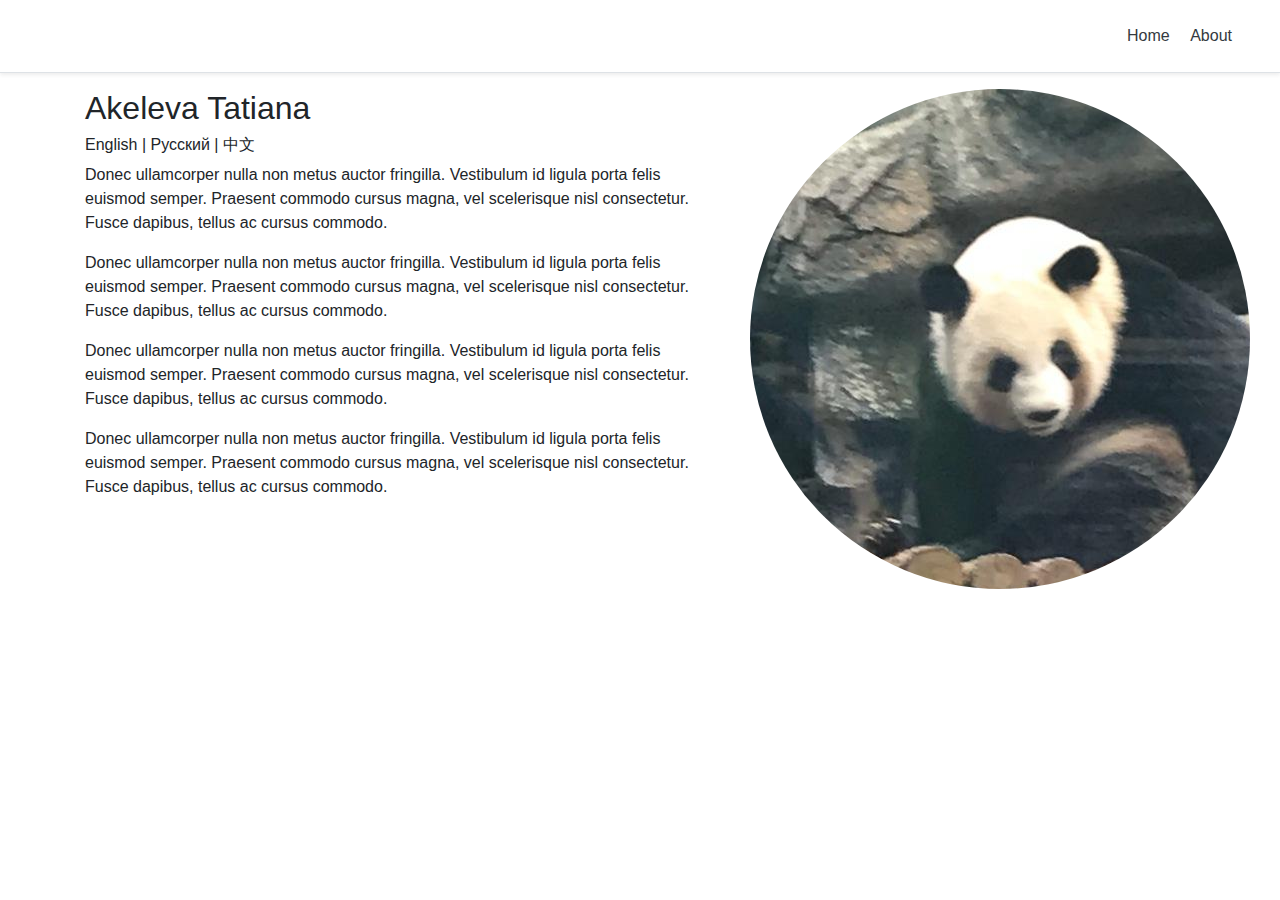
==== index.html @ b4d30d2c "Merge pull request #1 from IronBlood/master" ====
<!doctype html>
<html>
	<head>
		<meta charset="utf-8">
		<meta http-equiv="X-UA-Compatible" content="IE=edge">
		<title>Tanya's Website</title>
		<meta name="description" content="">
		<meta name="viewport" content="width=device-width, initial-scale=1, shrink-to-fit=no">
		<link rel="stylesheet" href="https://stackpath.bootstrapcdn.com/bootstrap/4.3.1/css/bootstrap.min.css" integrity="sha384-ggOyR0iXCbMQv3Xipma34MD+dH/1fQ784/j6cY/iJTQUOhcWr7x9JvoRxT2MZw1T" crossorigin="anonymous">
		<link rel="stylesheet" href="style.css">
	</head>
	<body>
		<div class="d-flex flex-column flex-md-row align-items-center p-3 px-md-4 mb-3 bg-white border-bottom shadow-sm">
			<h5 class="my-0 mr-md-auto font-weight-normal">&nbsp;</h5>
			<nav class="my-2 mr-md-0 mr-md-3">
				<a class="p-2 text-dark" href="#">Home</a>
				<a class="p-2 text-dark" href="#">About</a>
			</nav>
		</div>

		<div class="container">
			<section id="intro" class="row">
				<div class="col-md-7">
					<h2 class="featurette-heading">Akeleva Tatiana</h2>
					<h6>English | Русский | 中文</h6>
					<p>Donec ullamcorper nulla non metus auctor fringilla. Vestibulum id ligula porta felis euismod semper. Praesent commodo cursus magna, vel scelerisque nisl consectetur. Fusce dapibus, tellus ac cursus commodo.</p>
					<p>Donec ullamcorper nulla non metus auctor fringilla. Vestibulum id ligula porta felis euismod semper. Praesent commodo cursus magna, vel scelerisque nisl consectetur. Fusce dapibus, tellus ac cursus commodo.</p>
					<p>Donec ullamcorper nulla non metus auctor fringilla. Vestibulum id ligula porta felis euismod semper. Praesent commodo cursus magna, vel scelerisque nisl consectetur. Fusce dapibus, tellus ac cursus commodo.</p>
					<p>Donec ullamcorper nulla non metus auctor fringilla. Vestibulum id ligula porta felis euismod semper. Praesent commodo cursus magna, vel scelerisque nisl consectetur. Fusce dapibus, tellus ac cursus commodo.</p>
				</div>
				<div class="col-md-5">
					<div id="img"></div>
				</div>
			</section>
		</div>

<!--
		<script src="https://code.jquery.com/jquery-3.3.1.slim.min.js" integrity="sha384-q8i/X+965DzO0rT7abK41JStQIAqVgRVzpbzo5smXKp4YfRvH+8abtTE1Pi6jizo" crossorigin="anonymous"></script>
		<script src="https://cdnjs.cloudflare.com/ajax/libs/popper.js/1.14.7/umd/popper.min.js" integrity="sha384-UO2eT0CpHqdSJQ6hJty5KVphtPhzWj9WO1clHTMGa3JDZwrnQq4sF86dIHNDz0W1" crossorigin="anonymous"></script>
		<script src="https://stackpath.bootstrapcdn.com/bootstrap/4.3.1/js/bootstrap.min.js" integrity="sha384-JjSmVgyd0p3pXB1rRibZUAYoIIy6OrQ6VrjIEaFf/nJGzIxFDsf4x0xIM+B07jRM" crossorigin="anonymous"></script>
-->
	</body>
</html>
---- style.css ----
#img {
	background: url("tanya-panda.jpg") no-repeat;
	width: 500px;
	height: 500px;
	border-radius: 50%;
}
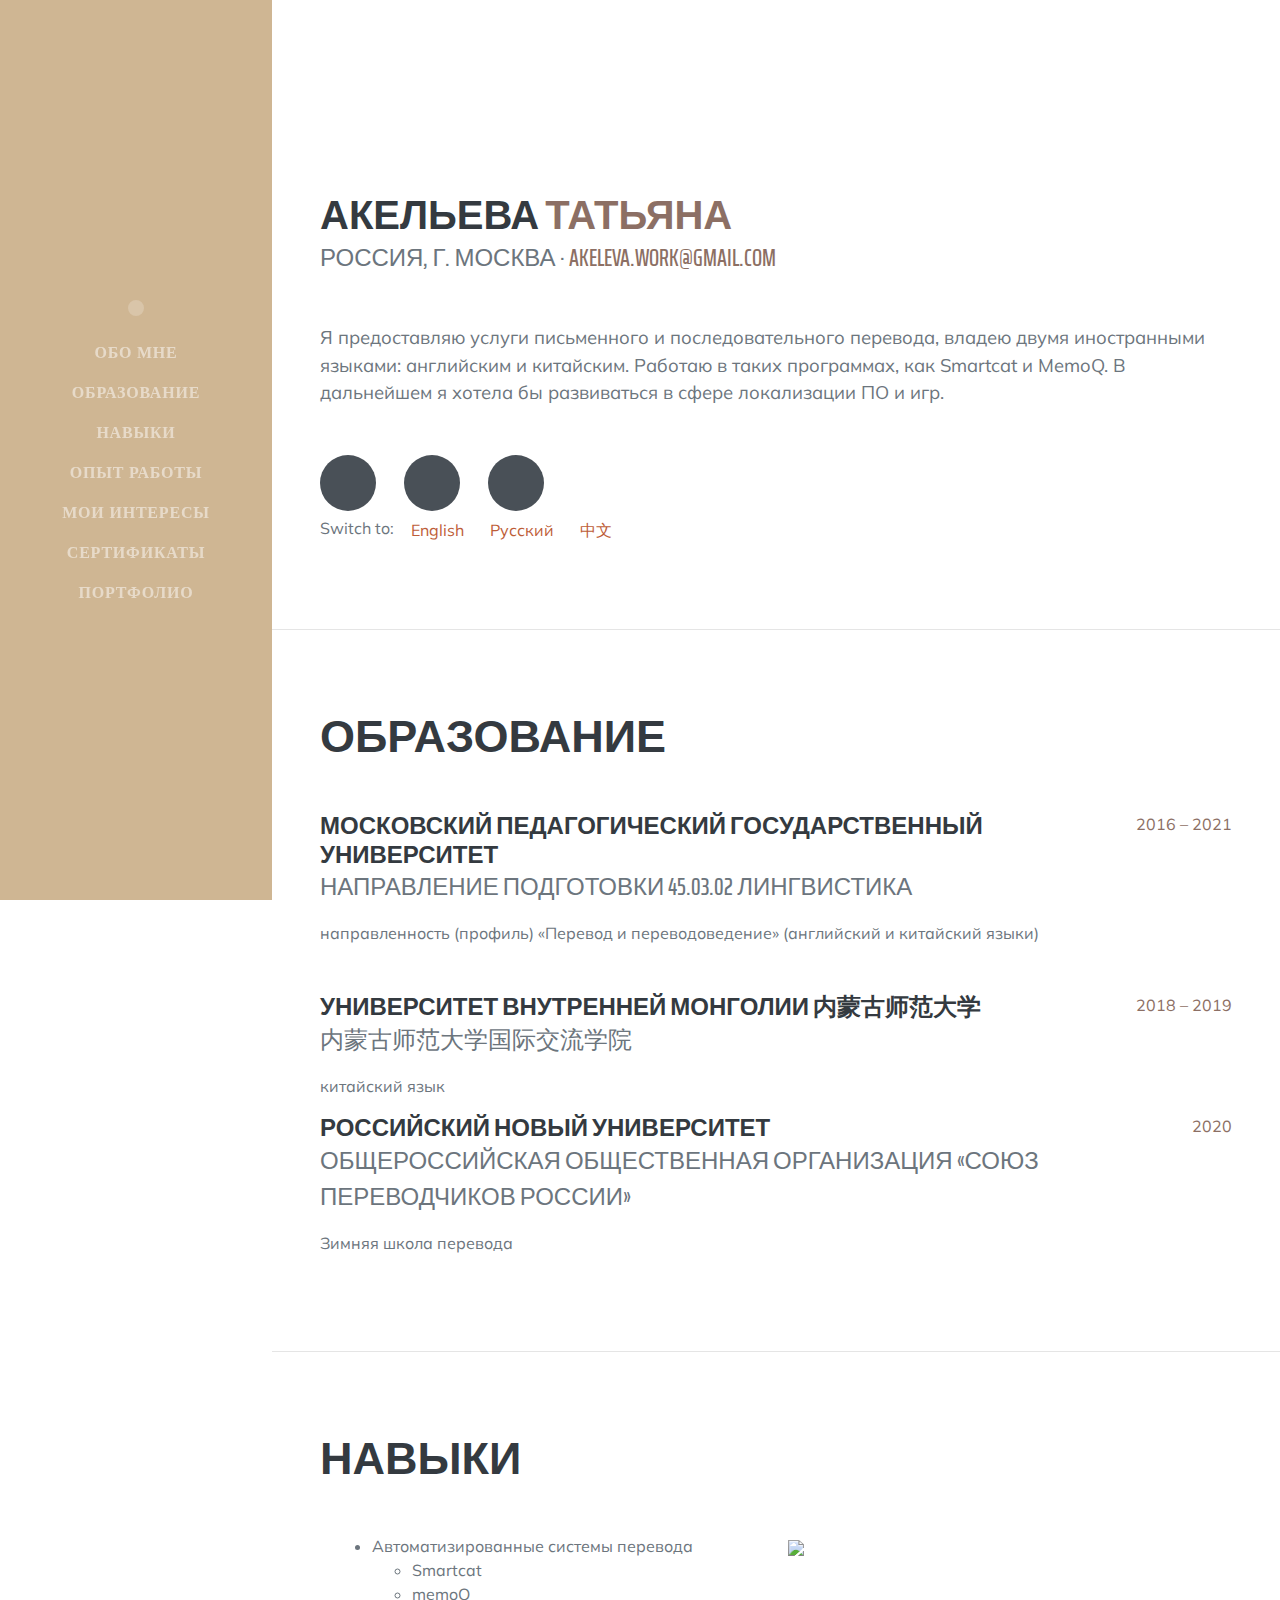
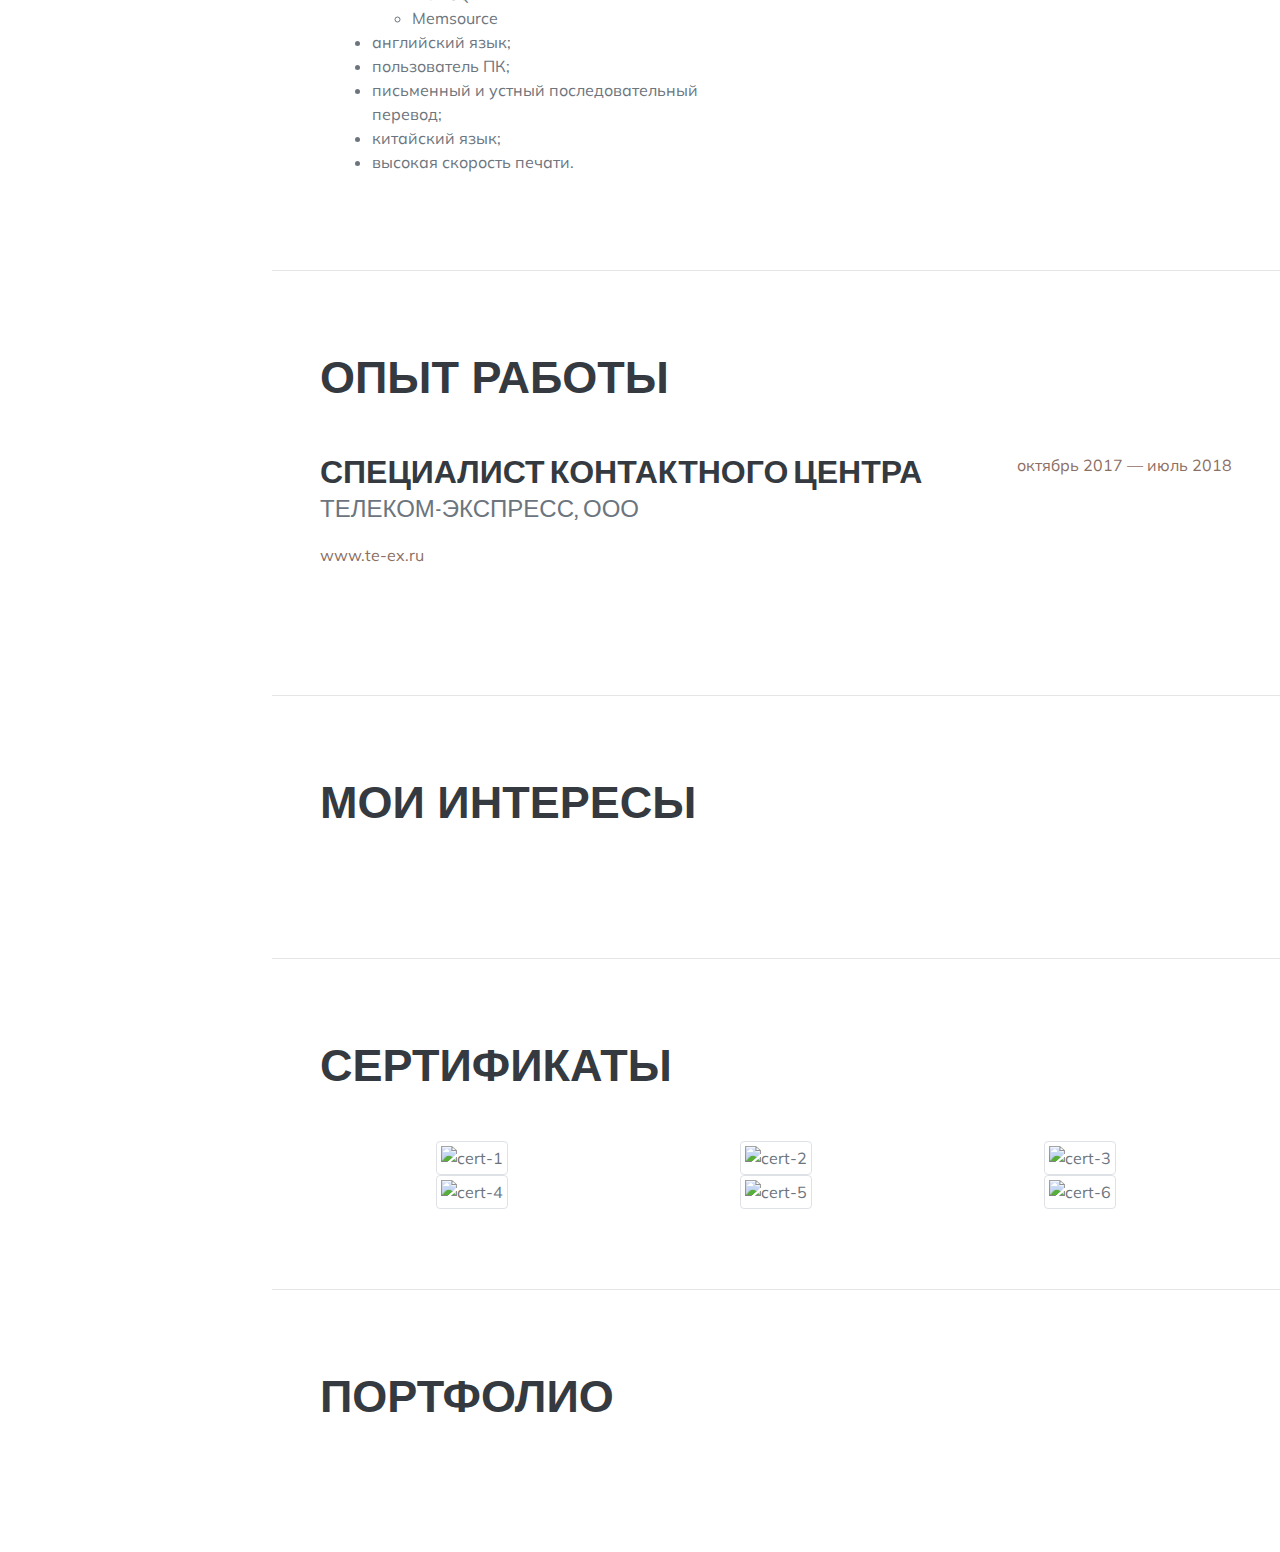
==== commit 3f605cfd: "Update index.html" ====
--- a/index.html
+++ b/index.html
@@ -1,44 +1,261 @@
-<!doctype html>
-<html>
+<!DOCTYPE html>
+<html lang="ru">
 	<head>
-		<meta charset="utf-8">
-		<meta http-equiv="X-UA-Compatible" content="IE=edge">
-		<title>Tanya's Website</title>
-		<meta name="description" content="">
-		<meta name="viewport" content="width=device-width, initial-scale=1, shrink-to-fit=no">
-		<link rel="stylesheet" href="https://stackpath.bootstrapcdn.com/bootstrap/4.3.1/css/bootstrap.min.css" integrity="sha384-ggOyR0iXCbMQv3Xipma34MD+dH/1fQ784/j6cY/iJTQUOhcWr7x9JvoRxT2MZw1T" crossorigin="anonymous">
-		<link rel="stylesheet" href="style.css">
+		<!-- Global site tag (gtag.js) - Google Analytics -->
+<script async src="https://www.googletagmanager.com/gtag/js?id=G-90QNHCXKL7"></script>
+<script>
+  window.dataLayer = window.dataLayer || [];
+  function gtag(){dataLayer.push(arguments);}
+  gtag('js', new Date());
+
+  gtag('config', 'G-90QNHCXKL7');
+</script>
+		<meta charset="utf-8" />
+		<meta name="viewport" content="width=device-width, initial-scale=1, shrink-to-fit=no" />
+		<meta name="description" content="" />
+		<meta name="author" content="" />
+		<title>CV - Akeleva Tatiana</title>
+		<link rel="icon" type="image/x-icon" href="assets/img/russia_flags_flag_17058.ico" />
+		<!-- Font Awesome icons (free version)-->
+		<script src="https://use.fontawesome.com/releases/v5.13.0/js/all.js" crossorigin="anonymous"></script>
+		<!-- Google fonts-->
+		<link href="https://fonts.googleapis.com/css?family=Saira+Extra+Condensed:500,700" rel="stylesheet" type="text/css" />
+		<link href="https://fonts.googleapis.com/css?family=Muli:400,400i,800,800i" rel="stylesheet" type="text/css" />
+		<!-- Core theme CSS (includes Bootstrap)-->
+		<link href="css/styles.css" rel="stylesheet" />
+		<link href="css/styles2.css" rel="stylesheet" />
 	</head>
-	<body>
-		<div class="d-flex flex-column flex-md-row align-items-center p-3 px-md-4 mb-3 bg-white border-bottom shadow-sm">
-			<h5 class="my-0 mr-md-auto font-weight-normal">&nbsp;</h5>
-			<nav class="my-2 mr-md-0 mr-md-3">
-				<a class="p-2 text-dark" href="#">Home</a>
-				<a class="p-2 text-dark" href="#">About</a>
-			</nav>
+
+	<body id="page-top">
+		<!-- Navigation-->
+		<nav class="navbar navbar-expand-lg navbar-dark bg-primary fixed-top" id="sideNav">
+			<a class="navbar-brand js-scroll-trigger" href="#page-top">
+				<span class="d-block d-lg-none" data-i18n="full-name">Акельева Татьяна</span>
+				<span class="d-none d-lg-block"><img class="img-fluid img-profile rounded-circle mx-auto mb-2" src="assets/img/profile.jpg" alt="" /></span>
+			</a>
+			<button class="navbar-toggler" type="button" data-toggle="collapse" data-target="#navbarSupportedContent" aria-controls="navbarSupportedContent" aria-expanded="false" aria-label="Toggle navigation"><span class="navbar-toggler-icon"></span></button>
+			<div class="collapse navbar-collapse" id="navbarSupportedContent">
+				<ul class="navbar-nav" style="font-family: Corbel; font-weight: bold;">
+					<li class="nav-item"><a class="nav-link js-scroll-trigger" href="#about" data-i18n="about">Обо мне</a></li>
+					<li class="nav-item"><a class="nav-link js-scroll-trigger" href="#education" data-i18n="education">Образование</a></li>
+					<li class="nav-item"><a class="nav-link js-scroll-trigger" href="#skills" data-i18n="skills">Навыки</a></li>
+					<li class="nav-item"><a class="nav-link js-scroll-trigger" href="#experience" data-i18n="experience">Опыт работы</a></li>
+					<li class="nav-item"><a class="nav-link js-scroll-trigger" href="#interests" data-i18n="interests">Мои интересы</a></li>
+					<li class="nav-item"><a class="nav-link js-scroll-trigger" href="#awards" data-i18n="awards">Сертификаты</a></li>
+					<li class="nav-item"><a class="nav-link js-scroll-trigger" href="#portfolio" data-i18n="portfolio">Портфолио</a></li>
+				</ul>
+			</div>
+		</nav>
+		<!-- Page Content-->
+		<div class="container-fluid p-0">
+			<!-- background -->
+			<div id="background">
+				<div id="background-img"></div>
+				<div id="background-mask"></div>
+			</div>
+
+			<!-- About-->
+			<section class="resume-section" id="about">
+				<div class="resume-section-content">
+					<h2 id="tn-name" class="mb-0">
+						<span data-i18n="sname">Акельева</span>
+						<span class="text-primary" data-i18n="gname">Татьяна</span>
+					</h2>
+
+					<div id="tn-addr" class="subheading mb-5">
+						<span data-i18n="city">Россия, г. Москва</span> ·
+						<a href="mailto:name@email.com">akeleva.work@gmail.com</a>
+					</div>
+					<p class="lead mb-5" data-i18n="intro">
+					Я предоставляю услуги письменного и последовательного перевода, владею двумя иностранными языками: английским и китайским. Работаю в таких программах, как Smartcat и MemoQ. В дальнейшем я хотела бы развиваться в сфере локализации ПО и игр.
+					</p>
+
+					<div class="social-icons">
+						<a class="social-icon" href="https://www.linkedin.com/in/tatiana-akeleva-1b41561a3" target="_blank"><i class="fab fa-linkedin-in"></i></a>
+						<a class="social-icon" href="https://github.com/tanyatanya29" target="_blank"><i class="fab fa-github"></i></a>
+						<a class="social-icon" href="https://www.instagram.com/soul_happy_go_go/" target="_blank"><i class="fab fa-instagram"></i></a>
+					</div>
+					<div id="change-languages">
+						Switch to:
+						<button id="btn-e" class="btn btn-link">English</a>
+						<button id="btn-r" class="btn btn-link">Русский</a>
+						<button id="btn-c" class="btn btn-link">中文</a>
+					</div>
+				</div>
+			</section>
+			<hr class="m-0" />
+
+			<!-- Education-->
+			<section class="resume-section" id="education">
+				<div class="resume-section-content">
+					<h2 class="mb-5" style="font-size: 45px; font-family: Arial;" data-i18n="education">Образование</h2>
+
+					<div class="d-flex flex-column flex-md-row justify-content-between mb-5">
+						<div class="flex-grow-1">
+							<h4 class="mb-0" data-i18n="MSPU">Московский педагогический государственный университет</h4>
+							<div class="subheading mb-3" data-i18n="MSPU-i">Направление подготовки 45.03.02 Лингвистика</div>
+							<div data-i18n="MSPU-d">направленность (профиль) «Перевод и переводоведение» (английский и китайский языки)</div>
+
+						</div>
+						<div class="flex-shrink-0"><span class="text-primary">2016 – 2021</span></div>
+					</div>
+
+					<div class="d-flex flex-column flex-md-row justify-content-between">
+						<div class="flex-grow-1">
+							<h4 class="mb-0" data-i18n="NNU">Университет Внутренней Монголии 内蒙古师范大学</h4>
+							<div class="subheading mb-3" data-i18n="NNU-i">内蒙古师范大学国际交流学院</div>
+							<p data-i18n="NNU-d">китайский язык</p>
+						</div>
+						<div class="flex-shrink-0"><span class="text-primary">2018 – 2019</span></div>
+					</div>
+
+					<div class="d-flex flex-column flex-md-row justify-content-between">
+						<div class="flex-grow-1">
+							<h4 class="mb-0" data-i18n="RNU">Российский Новый Университет</h4>
+							<div class="subheading mb-3" data-i18n="RNU-i">Общероссийская общественная организация «Союз переводчиков России»</div>
+							<p data-i18n="RNU-d">Зимняя школа перевода</p>
+						</div>
+						<div class="flex-shrink-0"><span class="text-primary">2020</span></div>
+					</div>
+				</div>
+			</section>
+			<hr class="m-0" />
+
+			<!-- Skills-->
+			<section class="resume-section" id="skills">
+				<div class="resume-section-content">
+					<h2 class="mb-5" style="font-size: 45px; font-family: Arial;" data-i18n="skills">Навыки</h2>
+
+					<div class="container">
+						<div class="row">
+							<div class="col-12 col-md-6">
+								<ul>
+									<li data-i18n="cat">Автоматизированные системы перевода<ul>
+											<li>Smartcat</li>
+											<li>memoQ</li>
+											<li>Memsource</li>
+										</ul>
+									</li>
+									<li data-i18n="eng">английский язык;</li>
+									<li data-i18n="pc">пользователь ПК;</li>
+									<li data-i18n="tni">письменный и устный последовательный перевод;</li>
+									<li data-i18n="man">китайский язык;</li>
+									<li data-i18n="tty">высокая скорость печати.</li>
+								</ul>
+							</div>
+
+							<div class="col-12 col-md-6">
+								<img class="img-fluid" src="assets/skills/mm.jpg">
+							</div>
+						</div>
+					</div>
+				</div>
+			</section>
+			<hr class="m-0" />
+
+			<!-- Experience-->
+			<section class="resume-section" id="experience">
+				<div class="resume-section-content">
+					<h2 class="mb-5" style="font-size: 45px; font-family: Arial;" data-i18n="experience">Опыт работы</h2>
+					<div class="d-flex flex-column flex-md-row justify-content-between mb-5">
+						<div class="flex-grow-1">
+							<h3 class="mb-0" data-i18n="ccs">Специалист контактного центра</h3>
+							<div class="subheading mb-3" data-i18n="ccs-c">Телеком-Экспресс, ООО</div>
+							<a href="http://te-ex.ru/" target="_blank">www.te-ex.ru</a>
+							<div data-i18n="[html]ccs-i"></div>
+						</div>
+						<div class="flex-shrink-0"><span class="text-primary" data-i18n="ccs-t">октябрь 2017 — июль 2018</span></div>
+					</div>
+				</div>
+			</section>
+			<hr class="m-0" />
+
+			<!-- Interests-->
+			<section class="resume-section" id="interests">
+				<div class="resume-section-content">
+					<h2 class="mb-5" style="font-size: 45px; font-family: Arial;" data-i18n="interests">Мои интересы</h2>
+					<div data-i18n="[html]interests-d"></div>
+				</div>
+			</section>
+			<hr class="m-0" />
+
+			<!-- Awards-->
+			<section class="resume-section" id="awards">
+				<div class="resume-section-content">
+					<h2 class="mb-5" style="font-size: 45px; font-family: Arial;" data-i18n="awards">Сертификаты</h2>
+
+					<div class="container">
+						<div class="row text-center">
+							<div class="col-12 col-sm-6 col-md-4">
+								<img class="tn-thumbnail img-thumbnail" src="assets/certificates/1.jpg" alt="cert-1">
+							</div>
+
+							<div class="col-12 col-sm-6 col-md-4">
+								<img class="tn-thumbnail img-thumbnail" src="assets/certificates/3.jpg" alt="cert-2">
+							</div>
+
+							<div class="col-12 col-sm-6 col-md-4">
+								<img class="tn-thumbnail img-thumbnail" src="assets/certificates/4.jpg" alt="cert-3">
+							</div>
+
+							<div class="col-12 col-sm-6 col-md-4">
+								<img class="tn-thumbnail img-thumbnail" src="assets/certificates/5.jpg" alt="cert-4">
+							</div>
+
+							<div class="col-12 col-sm-6 col-md-4">
+								<img class="tn-thumbnail img-thumbnail" src="assets/certificates/6.jpg" alt="cert-5">
+							</div>
+
+							<div class="col-12 col-sm-6 col-md-4">
+								<img class="tn-thumbnail img-thumbnail" src="assets/certificates/7.jpg" alt="cert-6">
+							</div>
+						</div>
+					</div>
+				</div>
+			</section>
+			<hr class="m-0" />
+
+			<!-- Awards-->
+			<section class="resume-section" id="portfolio">
+				<div class="resume-section-content">
+					<h2 class="mb-5" style="font-size: 45px; font-family: Arial;" data-i18n="portfolio">Портфолио</h2>
+				</div>
+			</section>
 		</div>
 
-		<div class="container">
-			<section id="intro" class="row">
-				<div class="col-md-7">
-					<h2 class="featurette-heading">Akeleva Tatiana</h2>
-					<h6>English | Русский | 中文</h6>
-					<p>Donec ullamcorper nulla non metus auctor fringilla. Vestibulum id ligula porta felis euismod semper. Praesent commodo cursus magna, vel scelerisque nisl consectetur. Fusce dapibus, tellus ac cursus commodo.</p>
-					<p>Donec ullamcorper nulla non metus auctor fringilla. Vestibulum id ligula porta felis euismod semper. Praesent commodo cursus magna, vel scelerisque nisl consectetur. Fusce dapibus, tellus ac cursus commodo.</p>
-					<p>Donec ullamcorper nulla non metus auctor fringilla. Vestibulum id ligula porta felis euismod semper. Praesent commodo cursus magna, vel scelerisque nisl consectetur. Fusce dapibus, tellus ac cursus commodo.</p>
-					<p>Donec ullamcorper nulla non metus auctor fringilla. Vestibulum id ligula porta felis euismod semper. Praesent commodo cursus magna, vel scelerisque nisl consectetur. Fusce dapibus, tellus ac cursus commodo.</p>
-				</div>
-				<div class="col-md-5">
-					<div id="img"></div>
-				</div>
-			</section>
+		<!-- modal -->
+		<div class="modal fade" id="cert-modal" tabindex="-1" aria-hidden="true">
+			<div class="modal-dialog modal-dialog-centered">
+				<div class="modal-content">
+					<div class="modal-header">
+						<h5 class="modal-title" id="cert-name">foo</h5>
+
+						<button type="button" class="close" data-dismiss="modal" aria-label="Close">
+							<span aria-hidden="true">&times;</span>
+						</button>
+					</div>
+
+					<div class="modal-body">
+						<img id="cert-detail" class="img-fluid">
+					</div>
+				</div>
+			</div>
 		</div>
-
-<!--
-		<script src="https://code.jquery.com/jquery-3.3.1.slim.min.js" integrity="sha384-q8i/X+965DzO0rT7abK41JStQIAqVgRVzpbzo5smXKp4YfRvH+8abtTE1Pi6jizo" crossorigin="anonymous"></script>
-		<script src="https://cdnjs.cloudflare.com/ajax/libs/popper.js/1.14.7/umd/popper.min.js" integrity="sha384-UO2eT0CpHqdSJQ6hJty5KVphtPhzWj9WO1clHTMGa3JDZwrnQq4sF86dIHNDz0W1" crossorigin="anonymous"></script>
-		<script src="https://stackpath.bootstrapcdn.com/bootstrap/4.3.1/js/bootstrap.min.js" integrity="sha384-JjSmVgyd0p3pXB1rRibZUAYoIIy6OrQ6VrjIEaFf/nJGzIxFDsf4x0xIM+B07jRM" crossorigin="anonymous"></script>
--->
+		<!-- Bootstrap core JS-->
+		<script src="https://cdnjs.cloudflare.com/ajax/libs/jquery/3.5.1/jquery.min.js"></script>
+		<script src="https://stackpath.bootstrapcdn.com/bootstrap/4.5.0/js/bootstrap.bundle.min.js"></script>
+		<!-- Third party plugin JS-->
+		<script src="https://cdnjs.cloudflare.com/ajax/libs/jquery-easing/1.4.1/jquery.easing.min.js"></script>
+		<!-- jquery i18n -->
+		<script src="https://cdn.jsdelivr.net/npm/@wikimedia/jquery.i18n@1.0.7/libs/CLDRPluralRuleParser/src/CLDRPluralRuleParser.js" integrity="sha256-hCExpDRz1X2a/OKIzIWqHo7z5A162n7oMA1Sca6EjXw=" crossorigin="anonymous"></script>
+		<script src="https://cdn.jsdelivr.net/npm/@wikimedia/jquery.i18n@1.0.7/src/jquery.i18n.js" integrity="sha256-HS4Vr2cwLTnr3mx7CXXGroUdpnLFQEOJFGO8mRtivIQ=" crossorigin="anonymous"></script>
+		<script src="https://cdn.jsdelivr.net/npm/@wikimedia/jquery.i18n@1.0.7/src/jquery.i18n.messagestore.js" integrity="sha256-nSrCbN/xvYu7RUekMoyinhTepWY4PYcURVV03klB0RI=" crossorigin="anonymous"></script>
+		<script src="https://cdn.jsdelivr.net/npm/@wikimedia/jquery.i18n@1.0.7/src/jquery.i18n.fallbacks.js" integrity="sha256-cmL5JZyTXPbSGYkM6xCFRPbOVtxPvSNqC6wx+JUVbNg=" crossorigin="anonymous"></script>
+		<script src="https://cdn.jsdelivr.net/npm/@wikimedia/jquery.i18n@1.0.7/src/jquery.i18n.parser.js" integrity="sha256-W97ouqzCzTffrqDPhRHfUlCvFLuTeVCnPQLdeR1j3VM=" crossorigin="anonymous"></script>
+		<script src="https://cdn.jsdelivr.net/npm/@wikimedia/jquery.i18n@1.0.7/src/jquery.i18n.emitter.js" integrity="sha256-EcbmpPmVwdU0U8cLnHYJeK0RFEoZNIy0CAmHMSRh2dI=" crossorigin="anonymous"></script>
+		<script src="https://cdn.jsdelivr.net/npm/@wikimedia/jquery.i18n@1.0.7/src/jquery.i18n.language.js" integrity="sha256-+pdu2Ovunt2MgcdQw0OEKR/DUkTSwYUmZXycDYBORBU=" crossorigin="anonymous"></script>
+		<!-- Core theme JS-->
+		<script src="js/scripts.js"></script>
 	</body>
 </html>
 
--- a/css/styles2.css
+++ b/css/styles2.css
@@ -0,0 +1,60 @@
+#background { margin-bottom: -14rem; }
+
+#background-img {
+	height: 16rem;
+	width: 100%;
+	background-image: url('../assets/img/pexels-picjumbocom-461077.jpg');
+	background-size: 100%;
+	background-repeat: no-repeat;
+	background-position: 0rem -9rem;
+}
+
+#background-mask {
+	height: 16rem;
+	margin-top: -16rem;
+	background: rgba(255, 255, 255, 0.5);
+}
+
+.tn-thumbnail {
+	display: inline-block;
+	max-width: 200px;
+	max-height: 200px;
+	width: auto;
+	height: auto;
+	cursor: pointer;
+}
+
+/**************************  different devices **************************/
+@media (min-width: 360px) { #background { margin-bottom: -15rem; } #background-img { background-position: 0rem -4rem; width: 102%} #background-mask { width: 102% }
+	#tn-name { font-size: 2rem; }
+	#tn-addr { font-size: 1rem; }
+}
+@media (min-width: 400px) { #background { margin-bottom: -14rem; }
+	#tn-name { font-size: 2.2rem; }
+	#tn-addr { font-size: 1rem; }
+}
+@media (min-width: 450px) { #background { margin-bottom: -9rem; }}
+@media (min-width: 550px) { #background { margin-bottom: -12rem; }
+	#tn-name { font-size: 2.5rem; }
+	#tn-addr { font-size: 1.5rem; }
+}
+@media (min-width: 600px) { #background { margin-bottom: -12rem; } }
+@media (min-width: 768px) {
+	#background-img { height: 19rem; }
+	#background-mask { height: 19rem; margin-top: -19rem; }
+}
+@media (min-width: 900px) { #background-img { background-position: 0rem -10rem; } }
+@media (min-width: 1200px) { #background-img { background-position: 0rem -17rem; } }
+@media (min-width: 1800px) { #background-img { background-position: 0rem -25rem; } }
+
+/*
+@media (min-width: 650px) {
+	#tn-name { font-size: 2.5rem; }
+	#tn-addr { font-size: 1rem; }
+}
+
+@media (max-width: 400px) {
+	#tn-name { font-size: 2rem; }
+	#tn-addr { font-size: 1rem; }
+}
+*/
